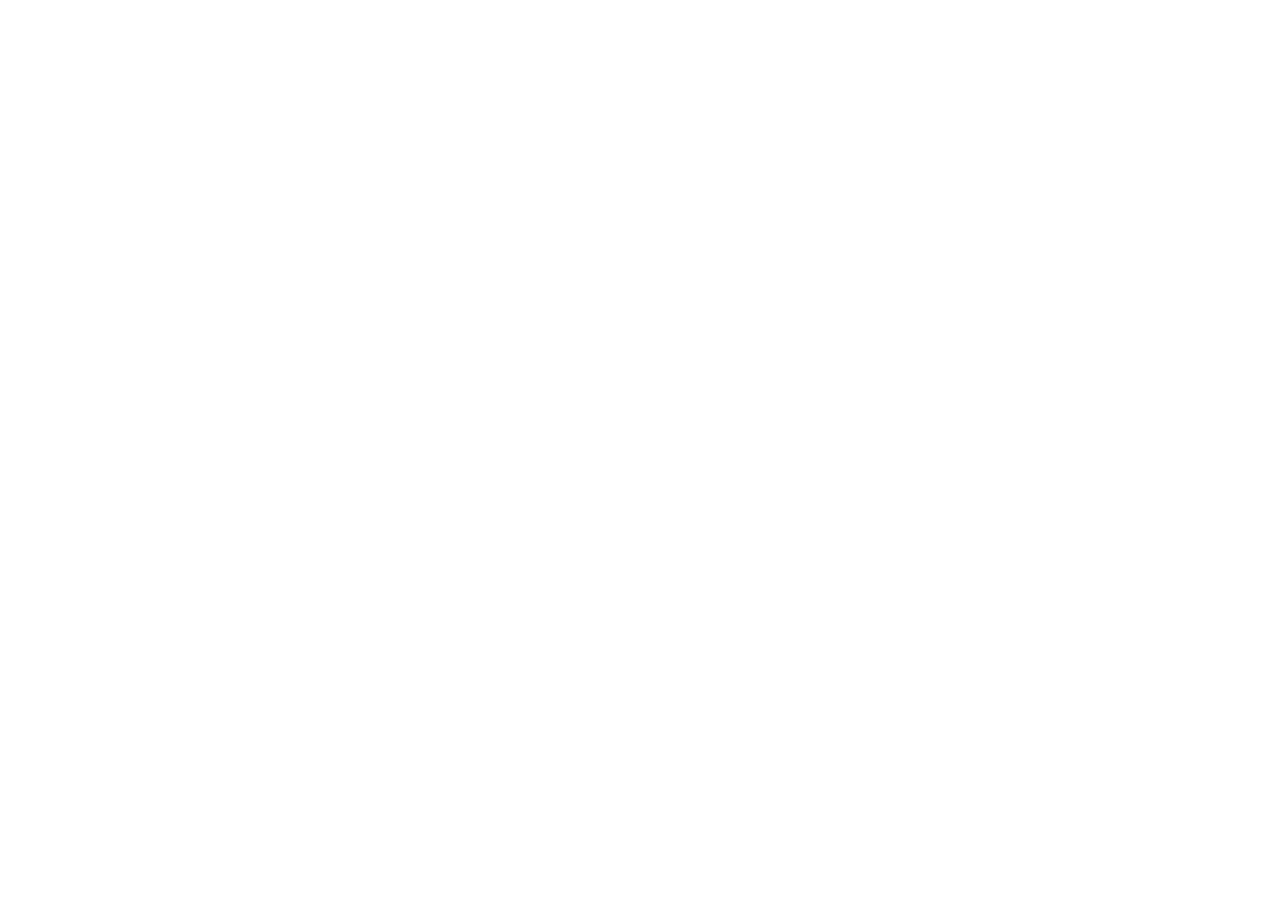
==== index.html @ f99b1535 "make the files" ====
<!DOCTYPE html>
<html lang="en">
<head>
    <meta charset="UTF-8">
    <meta name="viewport" content="width=device-width, initial-scale=1.0">
    <title>Dashboard</title>
    <link rel="stylesheet" href="styles/style.css">
</head>
<body>
    
</body>
</html>
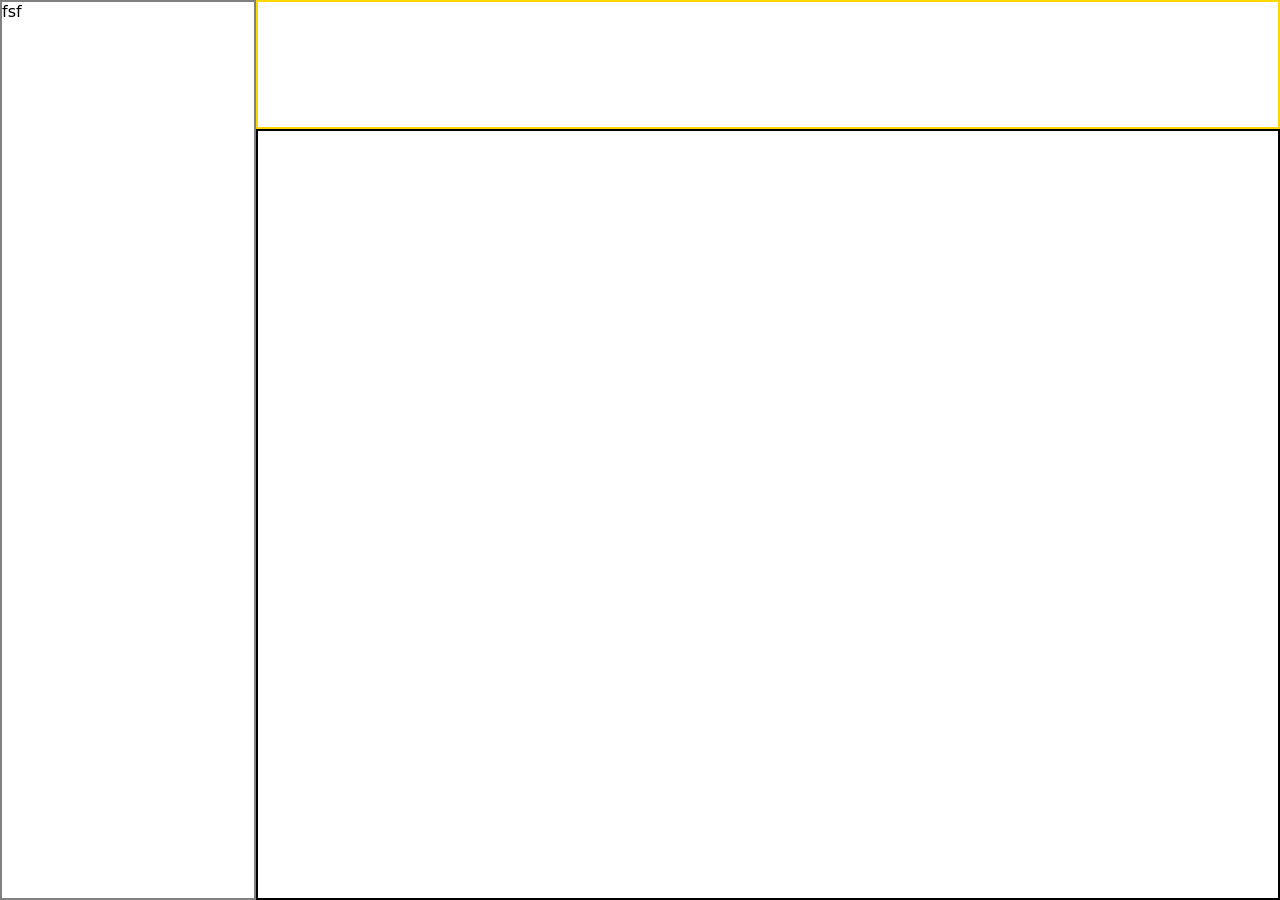
==== commit e59f852a: "make the main structure" ====
--- a/index.html
+++ b/index.html
@@ -7,6 +7,10 @@
     <link rel="stylesheet" href="styles/style.css">
 </head>
 <body>
-    
+    <div class="container">
+        <div class="sidebar">fsf</div>
+        <div class="head"></div>
+        <div class="content"></div>
+    </div>
 </body>
 </html>
--- a/styles/style.css
+++ b/styles/style.css
@@ -0,0 +1,39 @@
+@font-face {
+    font-family: 'Rubik';
+    src: url('fonts/Rubik-Black.woff2') format('woff2'),
+        url('fonts/Rubik-Black.woff') format('woff');
+    font-weight: 900;
+    font-style: normal;
+    font-display: swap;
+}
+
+* {
+    margin: 0px;
+    padding: 0px;
+    font-family: "Rubik", system-ui, -apple-system, BlinkMacSystemFont, 'Segoe UI', Roboto, Helvetica, Arial, sans-serif;
+}
+
+body {
+    height: 100vh;
+    display: grid;
+}
+
+.container {
+    max-height: 100vh;
+    display: grid;
+    grid-template-columns: 1fr 4fr;
+    grid-template-rows: 1fr 6fr;
+}
+
+.sidebar {
+    border: 2px solid grey;
+    grid-area: 1 / 1 / 3 / 2;
+}
+
+.head {
+    border: 2px solid gold;
+}
+
+.content {
+    border: 2px solid ;
+}
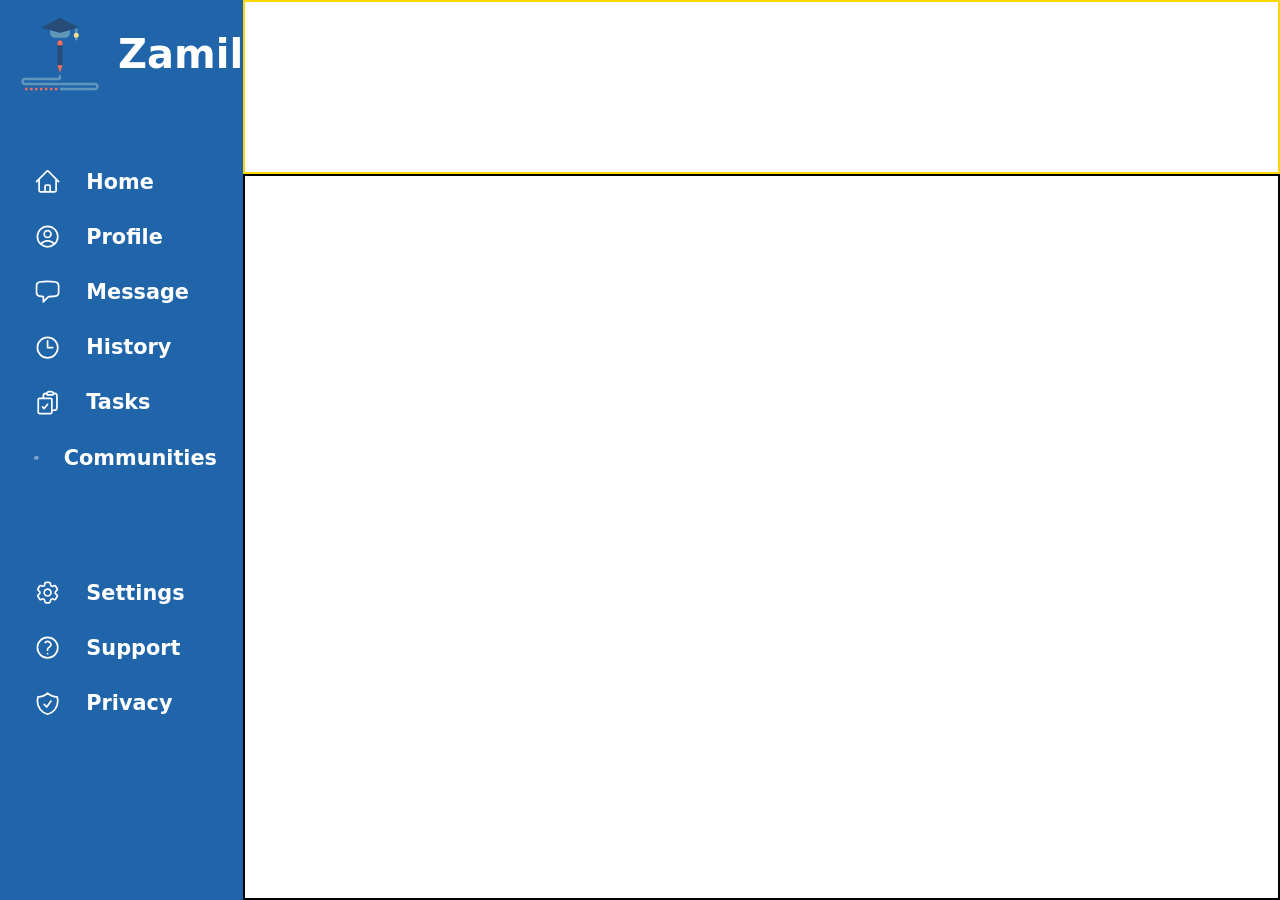
==== commit 5b5ad979: "make the sidebar section and style it" ====
--- a/index.html
+++ b/index.html
@@ -8,7 +8,69 @@
 </head>
 <body>
     <div class="container">
-        <div class="sidebar">fsf</div>
+        <div class="sidebar">
+            <a class="brand">
+                <img src="photos/education-school-teaching-svgrepo-com.svg" alt="Zamil-logo" class="brand-logo">
+                <span class="brand-name">Zamil</span>
+            </a>
+            <a class="nav-item">
+                <svg xmlns="http://www.w3.org/2000/svg" fill="none" viewBox="0 0 24 24" stroke-width="1.5" stroke="currentColor" class="size-6 nav-icon">
+                    <path stroke-linecap="round" stroke-linejoin="round" d="m2.25 12 8.954-8.955c.44-.439 1.152-.439 1.591 0L21.75 12M4.5 9.75v10.125c0 .621.504 1.125 1.125 1.125H9.75v-4.875c0-.621.504-1.125 1.125-1.125h2.25c.621 0 1.125.504 1.125 1.125V21h4.125c.621 0 1.125-.504 1.125-1.125V9.75M8.25 21h8.25" />
+                </svg>
+                <span class="nav-text">Home</span>
+            </a>
+            <a class="nav-item">
+                <svg xmlns="http://www.w3.org/2000/svg" fill="none" viewBox="0 0 24 24" stroke-width="1.5" stroke="currentColor" class="size-6 nav-icon">
+                    <path stroke-linecap="round" stroke-linejoin="round" d="M17.982 18.725A7.488 7.488 0 0 0 12 15.75a7.488 7.488 0 0 0-5.982 2.975m11.963 0a9 9 0 1 0-11.963 0m11.963 0A8.966 8.966 0 0 1 12 21a8.966 8.966 0 0 1-5.982-2.275M15 9.75a3 3 0 1 1-6 0 3 3 0 0 1 6 0Z" />
+                </svg>
+                <span class="nav-text">Profile</span>
+            </a>
+            <a class="nav-item">
+                <svg xmlns="http://www.w3.org/2000/svg" fill="none" viewBox="0 0 24 24" stroke-width="1.5" stroke="currentColor" class="size-6 nav-icon">
+                    <path stroke-linecap="round" stroke-linejoin="round" d="M2.25 12.76c0 1.6 1.123 2.994 2.707 3.227 1.087.16 2.185.283 3.293.369V21l4.076-4.076a1.526 1.526 0 0 1 1.037-.443 48.282 48.282 0 0 0 5.68-.494c1.584-.233 2.707-1.626 2.707-3.228V6.741c0-1.602-1.123-2.995-2.707-3.228A48.394 48.394 0 0 0 12 3c-2.392 0-4.744.175-7.043.513C3.373 3.746 2.25 5.14 2.25 6.741v6.018Z" />
+                </svg>
+                <span class="nav-text">Message</span>
+            </a>
+            <a class="nav-item">
+                <svg xmlns="http://www.w3.org/2000/svg" fill="none" viewBox="0 0 24 24" stroke-width="1.5" stroke="currentColor" class="size-6 nav-icon">
+                    <path stroke-linecap="round" stroke-linejoin="round" d="M12 6v6h4.5m4.5 0a9 9 0 1 1-18 0 9 9 0 0 1 18 0Z" />
+                </svg>
+                <span class="nav-text">History</span>
+            </a>
+            <a class="nav-item">
+                <svg xmlns="http://www.w3.org/2000/svg" fill="none" viewBox="0 0 24 24" stroke-width="1.5" stroke="currentColor" class="size-6 nav-icon">
+                    <path stroke-linecap="round" stroke-linejoin="round" d="M11.35 3.836c-.065.21-.1.433-.1.664 0 .414.336.75.75.75h4.5a.75.75 0 0 0 .75-.75 2.25 2.25 0 0 0-.1-.664m-5.8 0A2.251 2.251 0 0 1 13.5 2.25H15c1.012 0 1.867.668 2.15 1.586m-5.8 0c-.376.023-.75.05-1.124.08C9.095 4.01 8.25 4.973 8.25 6.108V8.25m8.9-4.414c.376.023.75.05 1.124.08 1.131.094 1.976 1.057 1.976 2.192V16.5A2.25 2.25 0 0 1 18 18.75h-2.25m-7.5-10.5H4.875c-.621 0-1.125.504-1.125 1.125v11.25c0 .621.504 1.125 1.125 1.125h9.75c.621 0 1.125-.504 1.125-1.125V18.75m-7.5-10.5h6.375c.621 0 1.125.504 1.125 1.125v9.375m-8.25-3 1.5 1.5 3-3.75" />
+                </svg>
+                <span class="nav-text">Tasks</span>
+            </a>
+            <a class="nav-item">
+                <svg xmlns="http://www.w3.org/2000/svg" fill="none" viewBox="0 0 24 24" stroke-width="1.5" stroke="currentColor" class="size-6 nav-icon">
+                    <path stroke-linecap="round" stroke-linejoin="round" d="M18 18.72a9.094 9.094 0 0 0 3.741-.479 3 3 0 0 0-4.682-2.72m.94 3.198.001.031c0 .225-.012.447-.037.666A11.944 11.944 0 0 1 12 21c-2.17 0-4.207-.576-5.963-1.584A6.062 6.062 0 0 1 6 18.719m12 0a5.971 5.971 0 0 0-.941-3.197m0 0A5.995 5.995 0 0 0 12 12.75a5.995 5.995 0 0 0-5.058 2.772m0 0a3 3 0 0 0-4.681 2.72 8.986 8.986 0 0 0 3.74.477m.94-3.197a5.971 5.971 0 0 0-.94 3.197M15 6.75a3 3 0 1 1-6 0 3 3 0 0 1 6 0Zm6 3a2.25 2.25 0 1 1-4.5 0 2.25 2.25 0 0 1 4.5 0Zm-13.5 0a2.25 2.25 0 1 1-4.5 0 2.25 2.25 0 0 1 4.5 0Z" />
+                </svg>
+                <span class="nav-text">Communities</span>
+            </a>
+            <div class="sidebar-items-group-two">
+                <a class="nav-item">
+                    <svg xmlns="http://www.w3.org/2000/svg" fill="none" viewBox="0 0 24 24" stroke-width="1.5" stroke="currentColor" class="size-6 nav-icon">
+                        <path stroke-linecap="round" stroke-linejoin="round" d="M9.594 3.94c.09-.542.56-.94 1.11-.94h2.593c.55 0 1.02.398 1.11.94l.213 1.281c.063.374.313.686.645.87.074.04.147.083.22.127.325.196.72.257 1.075.124l1.217-.456a1.125 1.125 0 0 1 1.37.49l1.296 2.247a1.125 1.125 0 0 1-.26 1.431l-1.003.827c-.293.241-.438.613-.43.992a7.723 7.723 0 0 1 0 .255c-.008.378.137.75.43.991l1.004.827c.424.35.534.955.26 1.43l-1.298 2.247a1.125 1.125 0 0 1-1.369.491l-1.217-.456c-.355-.133-.75-.072-1.076.124a6.47 6.47 0 0 1-.22.128c-.331.183-.581.495-.644.869l-.213 1.281c-.09.543-.56.94-1.11.94h-2.594c-.55 0-1.019-.398-1.11-.94l-.213-1.281c-.062-.374-.312-.686-.644-.87a6.52 6.52 0 0 1-.22-.127c-.325-.196-.72-.257-1.076-.124l-1.217.456a1.125 1.125 0 0 1-1.369-.49l-1.297-2.247a1.125 1.125 0 0 1 .26-1.431l1.004-.827c.292-.24.437-.613.43-.991a6.932 6.932 0 0 1 0-.255c.007-.38-.138-.751-.43-.992l-1.004-.827a1.125 1.125 0 0 1-.26-1.43l1.297-2.247a1.125 1.125 0 0 1 1.37-.491l1.216.456c.356.133.751.072 1.076-.124.072-.044.146-.086.22-.128.332-.183.582-.495.644-.869l.214-1.28Z" />
+                        <path stroke-linecap="round" stroke-linejoin="round" d="M15 12a3 3 0 1 1-6 0 3 3 0 0 1 6 0Z" />
+                    </svg>
+                    <span class="nav-text">Settings</span>
+                </a>
+                <a class="nav-item">
+                    <svg xmlns="http://www.w3.org/2000/svg" fill="none" viewBox="0 0 24 24" stroke-width="1.5" stroke="currentColor" class="size-6 nav-icon">
+                        <path stroke-linecap="round" stroke-linejoin="round" d="M9.879 7.519c1.171-1.025 3.071-1.025 4.242 0 1.172 1.025 1.172 2.687 0 3.712-.203.179-.43.326-.67.442-.745.361-1.45.999-1.45 1.827v.75M21 12a9 9 0 1 1-18 0 9 9 0 0 1 18 0Zm-9 5.25h.008v.008H12v-.008Z" />
+                    </svg>
+                    <span class="nav-text">Support</span>
+                </a>
+                <a class="nav-item">
+                    <svg xmlns="http://www.w3.org/2000/svg" fill="none" viewBox="0 0 24 24" stroke-width="1.5" stroke="currentColor" class="size-6 nav-icon">
+                        <path stroke-linecap="round" stroke-linejoin="round" d="M9 12.75 11.25 15 15 9.75m-3-7.036A11.959 11.959 0 0 1 3.598 6 11.99 11.99 0 0 0 3 9.749c0 5.592 3.824 10.29 9 11.623 5.176-1.332 9-6.03 9-11.622 0-1.31-.21-2.571-.598-3.751h-.152c-3.196 0-6.1-1.248-8.25-3.285Z" />
+                    </svg>
+                    <span class="nav-text">Privacy</span>
+                </a>
+            </div>
+    </div>
         <div class="head"></div>
         <div class="content"></div>
     </div>
--- a/styles/style.css
+++ b/styles/style.css
@@ -10,6 +10,7 @@
 * {
     margin: 0px;
     padding: 0px;
+    box-sizing: border-box;
     font-family: "Rubik", system-ui, -apple-system, BlinkMacSystemFont, 'Segoe UI', Roboto, Helvetica, Arial, sans-serif;
 }
 
@@ -21,13 +22,13 @@
 .container {
     max-height: 100vh;
     display: grid;
-    grid-template-columns: 1fr 4fr;
-    grid-template-rows: 1fr 6fr;
+    grid-template-columns: 1fr 5fr;
+    grid-template-rows: 1.2fr 5fr;
 }
 
 .sidebar {
-    border: 2px solid grey;
     grid-area: 1 / 1 / 3 / 2;
+    background-color: #2065aa;
 }
 
 .head {
@@ -36,4 +37,57 @@
 
 .content {
     border: 2px solid ;
+}
+
+.brand {
+    display: flex;
+    align-items: center;
+    justify-content: start;
+    gap: 18px;
+    margin-top: 14px;
+    margin-bottom: 60px;
+    margin-left: 20px;
+}
+
+.brand-logo {
+    height: 5rem;
+    width: 5rem;
+}
+
+.brand-name {
+    font-weight: 900;
+    font-size: 2.5rem;
+    color: white;
+}
+
+.nav-item {
+    display: flex;
+    align-items: center;
+    cursor: pointer;
+    gap: 25px;
+    color: white;
+    margin-left: auto;
+    margin-right: auto;
+    width: 90%;
+    padding: 14px;
+    border-radius: 10px;
+}
+
+.nav-icon {
+    height: 1.7rem;
+    width: 1.7rem;
+    margin-left: 8px;
+}
+
+.nav-text {
+    font-weight: 700;
+    font-size: 1.3rem;
+}
+
+.sidebar-items-group-two {
+    margin-top: 80px;
+}
+
+.nav-item:hover {
+    background-color: rgb(255 255 255 / 0.1);
 }
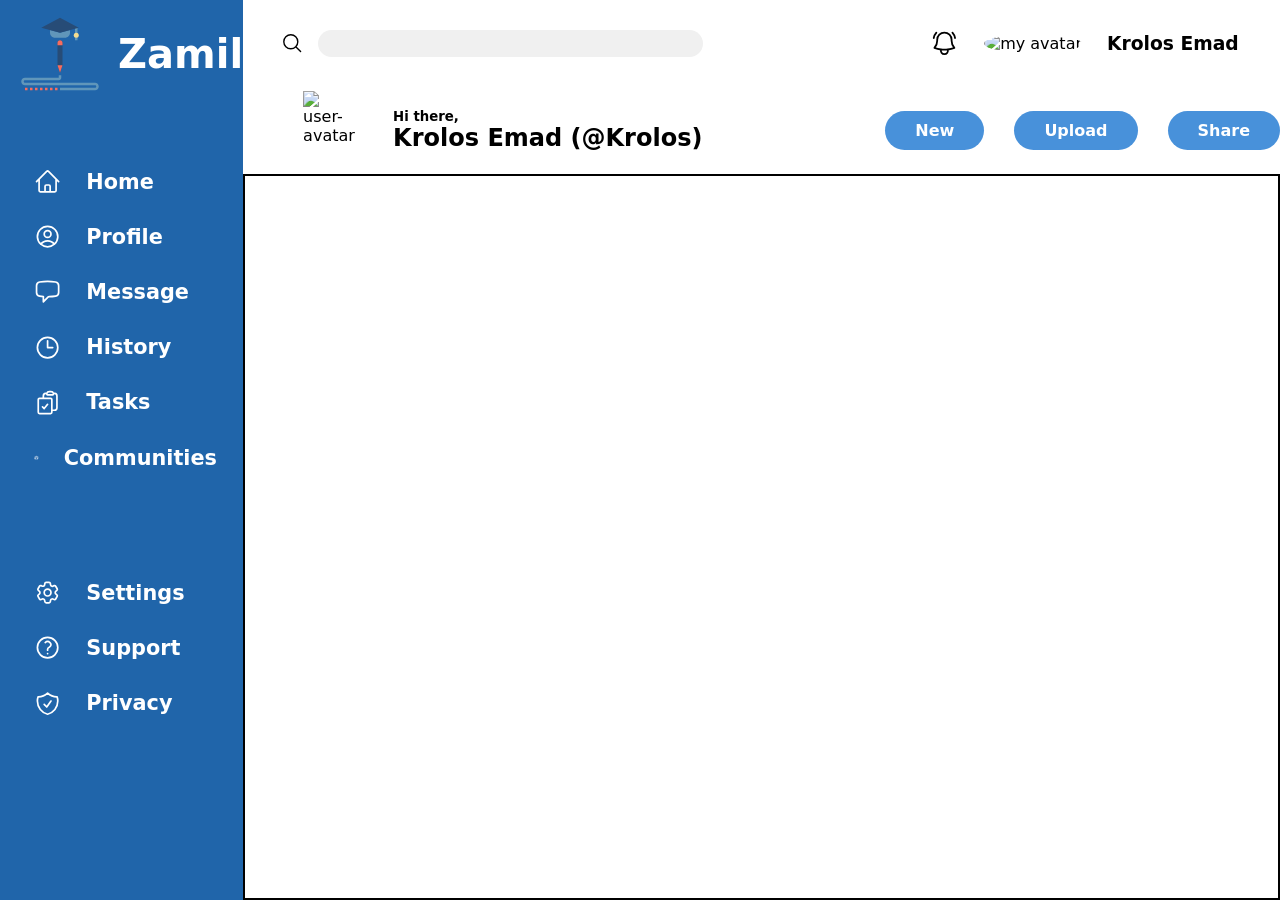
==== commit 24615be8: "make the head section" ====
--- a/index.html
+++ b/index.html
@@ -71,7 +71,41 @@
                 </a>
             </div>
     </div>
-        <div class="head"></div>
+        <div class="head">
+            <div class="search">
+                <a class="search-button">
+                    <svg xmlns="http://www.w3.org/2000/svg" fill="none" viewBox="0 0 24 24" stroke-width="1.5" stroke="currentColor" class="size-6 search-icon">
+                        <path stroke-linecap="round" stroke-linejoin="round" d="m21 21-5.197-5.197m0 0A7.5 7.5 0 1 0 5.196 5.196a7.5 7.5 0 0 0 10.607 10.607Z" />
+                    </svg>
+                </a>
+                <input type="search" name="search" class="search-bar">
+            </div>
+            <div class="right-section">
+                <a class="notifcation-bell">
+                    <svg xmlns="http://www.w3.org/2000/svg" fill="none" viewBox="0 0 24 24" stroke-width="1.5" stroke="currentColor" class="size-6">
+                        <path stroke-linecap="round" stroke-linejoin="round" d="M14.857 17.082a23.848 23.848 0 0 0 5.454-1.31A8.967 8.967 0 0 1 18 9.75V9A6 6 0 0 0 6 9v.75a8.967 8.967 0 0 1-2.312 6.022c1.733.64 3.56 1.085 5.455 1.31m5.714 0a24.255 24.255 0 0 1-5.714 0m5.714 0a3 3 0 1 1-5.714 0M3.124 7.5A8.969 8.969 0 0 1 5.292 3m13.416 0a8.969 8.969 0 0 1 2.168 4.5" />
+                    </svg>
+                </a>
+                <div class="my-pic">
+                    <img class="avatar" src="https://encrypted-tbn0.gstatic.com/images?q=tbn:ANd9GcRohEqBKQcSQ4JPTNQajq4EjfDSuIz7cob3MQkd1TduADkjKHp3HFSPDMTn&s=10" alt="my avatar">
+                </div>
+                <h3>Krolos Emad</h3>
+            </div>
+            <div class="user-greeting">
+                <div class="user-avatar">
+                    <img class="user-avatar" src="https://encrypted-tbn0.gstatic.com/images?q=tbn:ANd9GcRohEqBKQcSQ4JPTNQajq4EjfDSuIz7cob3MQkd1TduADkjKHp3HFSPDMTn&s=10" alt="user-avatar">
+                </div>
+                <div class="user-name">
+                    <h5>Hi there,</h5>
+                    <h2>Krolos Emad (@Krolos)</h2>
+                </div>
+            </div>
+            <div class="take-action">
+                <button>New</button>
+                <button>Upload</button>
+                <button>Share</button>
+            </div>
+        </div>
         <div class="content"></div>
     </div>
 </body>
--- a/styles/style.css
+++ b/styles/style.css
@@ -32,7 +32,10 @@
 }
 
 .head {
-    border: 2px solid gold;
+    display: grid;
+    grid-template-columns: 3fr 1.5fr;
+    grid-template-rows: 1fr 1fr;
+    align-items: center;
 }
 
 .content {
@@ -90,4 +93,95 @@
 
 .nav-item:hover {
     background-color: rgb(255 255 255 / 0.1);
+}
+
+.search {
+    grid-area: 1 / 1 / 2 / 2;
+    display: flex;
+    align-items: center;
+    gap: 14px;
+}
+
+.search-icon {
+    height: 1.4rem;
+    width: 1.4rem;
+    margin-left: 38px;
+}
+
+.search-button {
+    height: 1.4rem;
+    width: 1.4rem;
+}
+
+.search-bar {
+    padding: 6px;
+    border-radius: 15px;
+    background-color: #f0f0f0;
+    border: none;
+    width: 60%;
+    margin-left: 38px;
+}
+
+.right-section {
+    display: flex;
+    align-items: center;
+    gap: 25px;
+    grid-area: 1 / 2 / 2 / 3;
+}
+
+.notifcation-bell {
+    margin-left: 45px;
+    height: 1.8rem;
+    width: 1.8rem;
+}
+
+.avatar {
+    border-radius: 50%;
+    height: 4rem;
+    width: 4rem;
+}
+
+.search-icon:hover {
+    background-color: rgba(73, 85, 84, 0.1);
+    border-radius: 50%;
+}
+
+.notifcation-bell:hover {
+    background-color: rgba(73, 85, 84, 0.1);
+    border-radius: 50%;
+}
+
+.user-greeting {
+    grid-area: 2 / 1 / 3 /2;
+    display: flex;
+    align-items: center;
+    gap: 40px;
+}
+
+.user-avatar {
+    height: 5rem;
+    width: 5rem;
+    margin-left: 30px;
+}
+
+.take-action {
+    grid-area: 2 / 2 / 3 / 3;
+    display: flex;
+    gap: 30px;
+}
+
+button {
+    padding: 10px;
+    padding-left: 30px;
+    padding-right: 30px;
+    border: none;
+    border-radius: 20px;
+    background-color: rgb(72, 145, 218);
+    color: white;
+    font-weight: bolder;
+    font-size: 1rem;
+}
+
+button:hover {
+    background-color: rgb(59, 131, 204);
 }
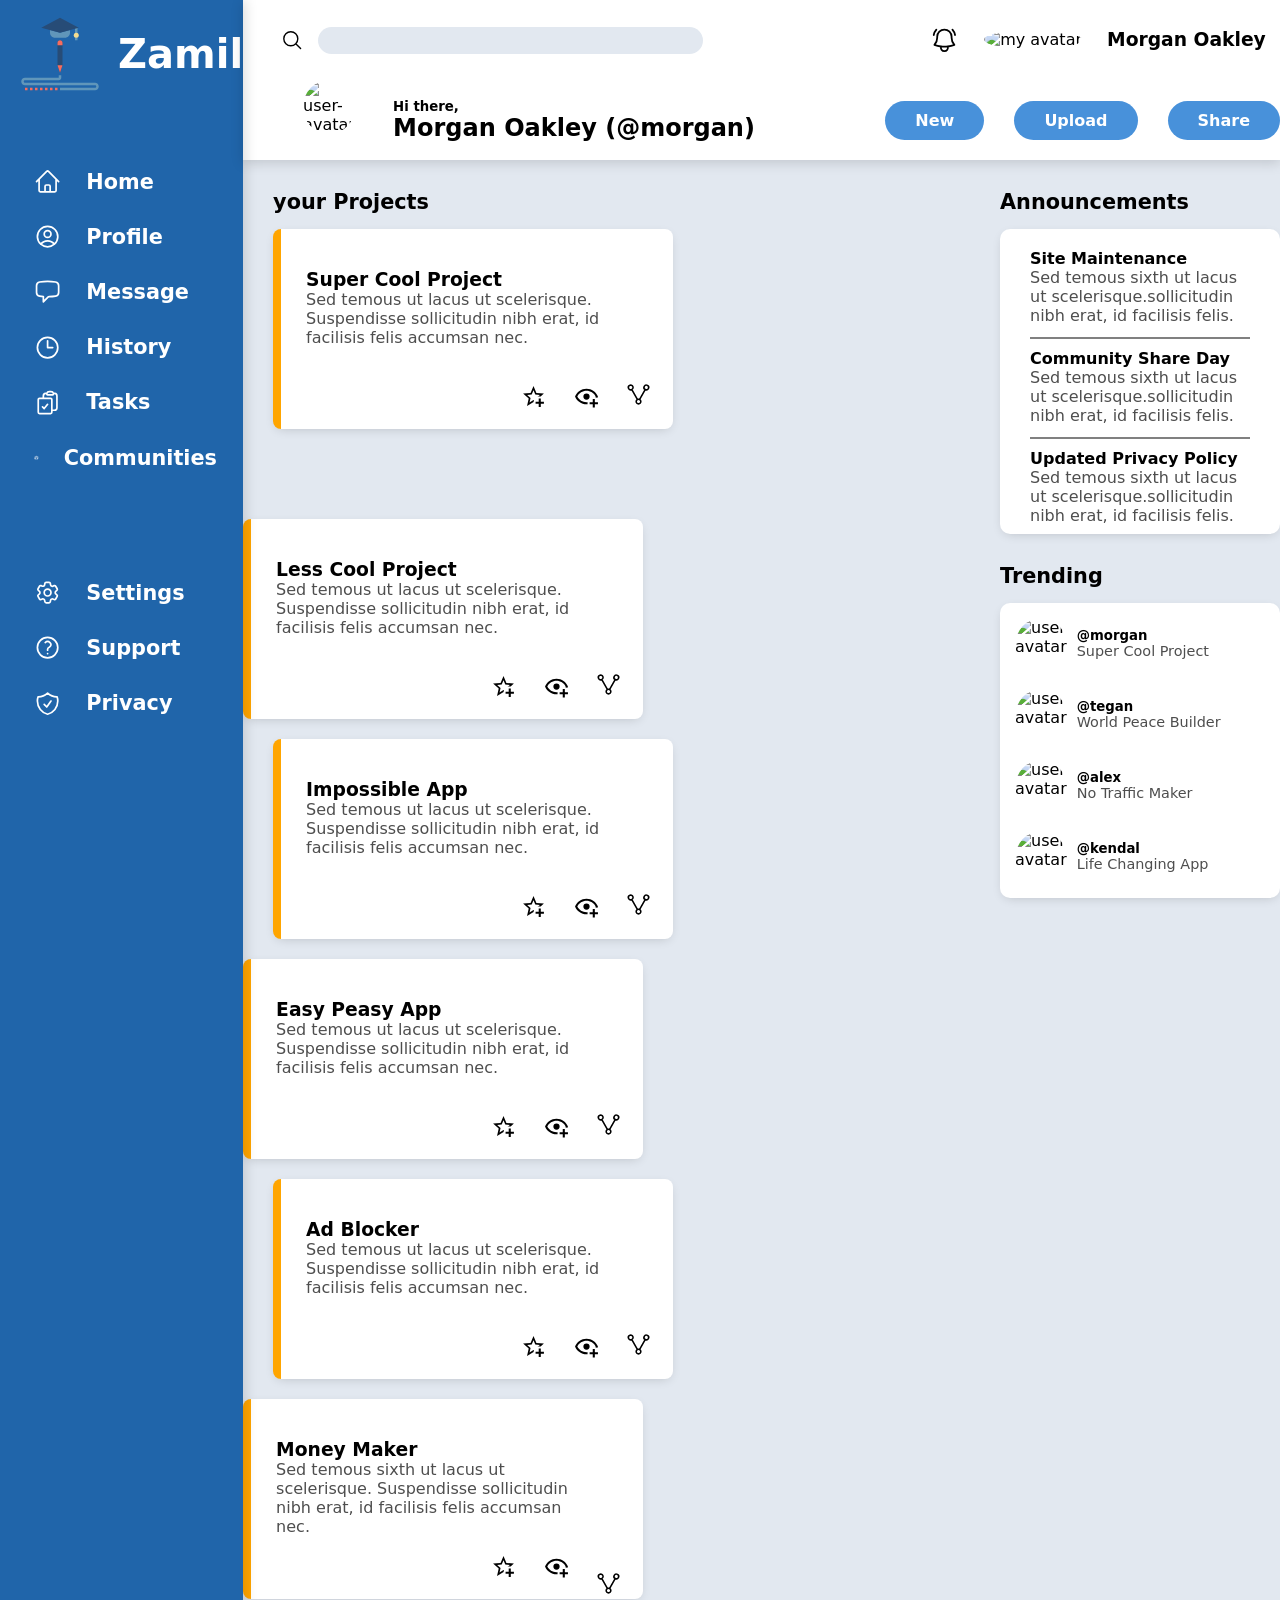
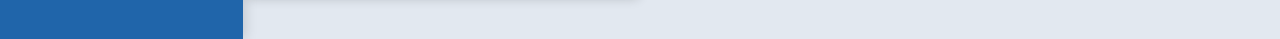
==== commit 67349360: "make the content section and style it make the content section and style it and add some more styles" ====
--- a/index.html
+++ b/index.html
@@ -87,17 +87,17 @@
                     </svg>
                 </a>
                 <div class="my-pic">
-                    <img class="avatar" src="https://encrypted-tbn0.gstatic.com/images?q=tbn:ANd9GcRohEqBKQcSQ4JPTNQajq4EjfDSuIz7cob3MQkd1TduADkjKHp3HFSPDMTn&s=10" alt="my avatar">
-                </div>
-                <h3>Krolos Emad</h3>
+                    <img class="avatar" src="https://i.pinimg.com/736x/75/b5/9a/75b59a6410cd186912a1e091bb4f522f.jpg" alt="my avatar">
+                </div>
+                <h3>Morgan Oakley</h3>
             </div>
             <div class="user-greeting">
                 <div class="user-avatar">
-                    <img class="user-avatar" src="https://encrypted-tbn0.gstatic.com/images?q=tbn:ANd9GcRohEqBKQcSQ4JPTNQajq4EjfDSuIz7cob3MQkd1TduADkjKHp3HFSPDMTn&s=10" alt="user-avatar">
+                    <img class="user-avatar" src="https://i.pinimg.com/736x/75/b5/9a/75b59a6410cd186912a1e091bb4f522f.jpg" alt="user-avatar">
                 </div>
                 <div class="user-name">
                     <h5>Hi there,</h5>
-                    <h2>Krolos Emad (@Krolos)</h2>
+                    <h2>Morgan Oakley (@morgan)</h2>
                 </div>
             </div>
             <div class="take-action">
@@ -106,7 +106,154 @@
                 <button>Share</button>
             </div>
         </div>
-        <div class="content"></div>
+        <div class="content">
+            <div class="projects">
+                <div class="first-card">
+                    <h3 class="main-section-header">your Projects</h3>
+                    <div class="card first">
+                        <div class="cards-content">
+                            <h3>Super Cool Project</h3>
+                            <p>Sed temous ut lacus ut scelerisque. Suspendisse sollicitudin nibh erat, id facilisis felis accumsan nec.</p>
+                            <a class="share">
+                                <svg xmlns="http://www.w3.org/2000/svg" fill="none" viewBox="0 0 24 24" stroke-width="1.5" stroke="currentColor" class="size-6 share">
+                                    <path stroke-linecap="round" stroke-linejoin="round" d="M7.217 10.907a2.25 2.25 0 1 0 0 2.186m0-2.186c.18.324.283.696.283 1.093s-.103.77-.283 1.093m0-2.186 9.566-5.314m-9.566 7.5 9.566 5.314m0 0a2.25 2.25 0 1 0 3.935 2.186 2.25 2.25 0 0 0-3.935-2.186Zm0-12.814a2.25 2.25 0 1 0 3.933-2.185 2.25 2.25 0 0 0-3.933 2.185Z" />
+                                </svg>
+                            </a>
+                        </div>
+                        <a class="icons">
+                            <img src="photos/star-plus-outline.svg" class="star-svg">
+                            <img src="photos/eye-plus-outline.svg" class="eye-svg">
+                        </a>
+                    </div>
+                </div>
+                <div class="card second">
+                    <div class="cards-content">
+                        <h3>Less Cool Project</h3>
+                        <p>Sed temous ut lacus ut scelerisque. Suspendisse sollicitudin nibh erat, id facilisis felis accumsan nec.</p>
+                        <a class="share">
+                            <svg xmlns="http://www.w3.org/2000/svg" fill="none" viewBox="0 0 24 24" stroke-width="1.5" stroke="currentColor" class="size-6 share">
+                                <path stroke-linecap="round" stroke-linejoin="round" d="M7.217 10.907a2.25 2.25 0 1 0 0 2.186m0-2.186c.18.324.283.696.283 1.093s-.103.77-.283 1.093m0-2.186 9.566-5.314m-9.566 7.5 9.566 5.314m0 0a2.25 2.25 0 1 0 3.935 2.186 2.25 2.25 0 0 0-3.935-2.186Zm0-12.814a2.25 2.25 0 1 0 3.933-2.185 2.25 2.25 0 0 0-3.933 2.185Z" />
+                            </svg>
+                        </a>
+                    </div>
+                    <a class="icons">
+                        <img src="photos/star-plus-outline.svg" class="star-svg">
+                        <img src="photos/eye-plus-outline.svg" class="eye-svg">
+                    </a>
+                </div>
+                <div class="card third">
+                    <div class="cards-content">
+                        <h3>Impossible App</h3>
+                        <p>Sed temous ut lacus ut scelerisque. Suspendisse sollicitudin nibh erat, id facilisis felis accumsan nec.</p>
+                        <a class="share">
+                            <svg xmlns="http://www.w3.org/2000/svg" fill="none" viewBox="0 0 24 24" stroke-width="1.5" stroke="currentColor" class="size-6 share">
+                                <path stroke-linecap="round" stroke-linejoin="round" d="M7.217 10.907a2.25 2.25 0 1 0 0 2.186m0-2.186c.18.324.283.696.283 1.093s-.103.77-.283 1.093m0-2.186 9.566-5.314m-9.566 7.5 9.566 5.314m0 0a2.25 2.25 0 1 0 3.935 2.186 2.25 2.25 0 0 0-3.935-2.186Zm0-12.814a2.25 2.25 0 1 0 3.933-2.185 2.25 2.25 0 0 0-3.933 2.185Z" />
+                            </svg>
+                        </a>
+                    </div>
+                    <a class="icons">
+                        <img src="photos/star-plus-outline.svg" class="star-svg">
+                        <img src="photos/eye-plus-outline.svg" class="eye-svg">
+                    </a>
+                </div>
+                <div class="card fourth">
+                    <div class="cards-content">
+                        <h3>Easy Peasy App</h3>
+                        <p>Sed temous ut lacus ut scelerisque. Suspendisse sollicitudin nibh erat, id facilisis felis accumsan nec.</p>
+                        <a class="share">
+                            <svg xmlns="http://www.w3.org/2000/svg" fill="none" viewBox="0 0 24 24" stroke-width="1.5" stroke="currentColor" class="size-6 share">
+                                <path stroke-linecap="round" stroke-linejoin="round" d="M7.217 10.907a2.25 2.25 0 1 0 0 2.186m0-2.186c.18.324.283.696.283 1.093s-.103.77-.283 1.093m0-2.186 9.566-5.314m-9.566 7.5 9.566 5.314m0 0a2.25 2.25 0 1 0 3.935 2.186 2.25 2.25 0 0 0-3.935-2.186Zm0-12.814a2.25 2.25 0 1 0 3.933-2.185 2.25 2.25 0 0 0-3.933 2.185Z" />
+                            </svg>
+                        </a>
+                    </div>
+                    <a class="icons">
+                        <img src="photos/star-plus-outline.svg" class="star-svg">
+                        <img src="photos/eye-plus-outline.svg" class="eye-svg">
+                    </a>
+                </div>
+                <div class="card fifth">
+                    <div class="cards-content">
+                        <h3>Ad Blocker</h3>
+                        <p>Sed temous ut lacus ut scelerisque. Suspendisse sollicitudin nibh erat, id facilisis felis accumsan nec.</p>
+                        <a class="share">
+                            <svg xmlns="http://www.w3.org/2000/svg" fill="none" viewBox="0 0 24 24" stroke-width="1.5" stroke="currentColor" class="size-6 share">
+                                <path stroke-linecap="round" stroke-linejoin="round" d="M7.217 10.907a2.25 2.25 0 1 0 0 2.186m0-2.186c.18.324.283.696.283 1.093s-.103.77-.283 1.093m0-2.186 9.566-5.314m-9.566 7.5 9.566 5.314m0 0a2.25 2.25 0 1 0 3.935 2.186 2.25 2.25 0 0 0-3.935-2.186Zm0-12.814a2.25 2.25 0 1 0 3.933-2.185 2.25 2.25 0 0 0-3.933 2.185Z" />
+                            </svg>
+                        </a>
+                    </div>
+                    <a class="icons">
+                        <img src="photos/star-plus-outline.svg" class="star-svg">
+                        <img src="photos/eye-plus-outline.svg" class="eye-svg">
+                    </a>
+                </div>
+                <div class="card sixth">
+                    <div class="cards-content">
+                        <h3>Money Maker</h3>
+                        <p>Sed temous sixth ut lacus ut scelerisque. Suspendisse sollicitudin nibh erat, id facilisis felis accumsan nec.</p>
+                        <a class="share">
+                            <svg xmlns="http://www.w3.org/2000/svg" fill="none" viewBox="0 0 24 24" stroke-width="1.5" stroke="currentColor" class="size-6 share">
+                                <path stroke-linecap="round" stroke-linejoin="round" d="M7.217 10.907a2.25 2.25 0 1 0 0 2.186m0-2.186c.18.324.283.696.283 1.093s-.103.77-.283 1.093m0-2.186 9.566-5.314m-9.566 7.5 9.566 5.314m0 0a2.25 2.25 0 1 0 3.935 2.186 2.25 2.25 0 0 0-3.935-2.186Zm0-12.814a2.25 2.25 0 1 0 3.933-2.185 2.25 2.25 0 0 0-3.933 2.185Z" />
+                            </svg>
+                        </a>
+                    </div>
+                    <a class="icons">
+                        <img src="photos/star-plus-outline.svg" class="star-svg">
+                        <img src="photos/eye-plus-outline.svg" class="eye-svg">
+                    </a>
+                </div>
+                <div class="padding"></div>
+            </div>
+            <div class="news">
+                <h3 class="main-section-header">Announcements</h3>
+                <div class="announcements">
+                    <div class="first-new">
+                        <h4>Site Maintenance</h4>
+                        <p>Sed temous sixth ut lacus ut scelerisque.sollicitudin nibh erat, id facilisis felis.</p>
+                    </div>
+                    <div class="second-new">
+                        <h4>Community Share Day</h4>
+                        <p>Sed temous sixth ut lacus ut scelerisque.sollicitudin nibh erat, id facilisis felis.</p>
+                    </div>
+                    <div class="third-new">
+                        <h4>Updated Privacy Policy</h4>
+                        <p>Sed temous sixth ut lacus ut scelerisque.sollicitudin nibh erat, id facilisis felis.</p>
+                    </div> 
+                </div>
+                <div class="trending-section">
+                    <h3 class="main-section-header">Trending</h3>
+                    <div class="trending">
+                        <div class="trend">
+                            <img class="trending-avatar" src="https://i.pinimg.com/736x/75/b5/9a/75b59a6410cd186912a1e091bb4f522f.jpg" alt="user avatar">
+                            <div class="trend-content">
+                                <h5>@morgan</h5>
+                                <p>Super Cool Project</p>
+                            </div>
+                        </div>
+                        <div class="trend">
+                            <img class="trending-avatar tow" src="https://i.pinimg.com/736x/e4/32/12/e43212860a10e5e63c80c2ce5f76f8b3.jpg" alt="user avatar">
+                            <div class="trend-content">
+                                <h5>@tegan</h5>
+                                <p>World Peace Builder</p>
+                            </div>
+                        </div>
+                        <div class="trend">
+                            <img class="trending-avatar tow" src="https://i.pinimg.com/736x/f2/59/a3/f259a3073d6ca81a073ebda37b74ad71.jpg" alt="user avatar">
+                            <div class="trend-content">
+                                <h5>@alex</h5>
+                                <p>No Traffic Maker</p>
+                            </div>
+                        </div>
+                        <div class="trend">
+                            <img class="trending-avatar tow" src="https://i.pinimg.com/736x/4c/f2/70/4cf270f0f6d4a7b2a89d74b919575486.jpg" alt="user avatar">
+                            <div class="trend-content">
+                                <h5>@kendal</h5>
+                                <p>Life Changing App</p>
+                            </div>
+                        </div>
+                    </div>
+                </div>
+            </div>
+        </div>
     </div>
 </body>
 </html>
--- a/styles/style.css
+++ b/styles/style.css
@@ -22,13 +22,15 @@
 .container {
     max-height: 100vh;
     display: grid;
-    grid-template-columns: 1fr 5fr;
+    grid-template-columns: 1fr 4.5fr;
     grid-template-rows: 1.2fr 5fr;
 }
 
 .sidebar {
     grid-area: 1 / 1 / 3 / 2;
     background-color: #2065aa;
+    box-shadow: 2px 0px 12px rgba(0, 0, 0, 0.15);
+    position: relative;
 }
 
 .head {
@@ -36,10 +38,17 @@
     grid-template-columns: 3fr 1.5fr;
     grid-template-rows: 1fr 1fr;
     align-items: center;
+    grid-area: 1 / 2 / 2 / 3;
+    box-shadow: 0px 3px 12px rgba(0, 0, 0, 0.15);
+    position: relative;
 }
 
 .content {
-    border: 2px solid ;
+    display: grid;
+    background-color: #E2E8F0;
+    grid-area: 2 / 2 / 3 / 3;
+    grid-template-columns: 3fr 1fr;
+    grid-template-rows: 1fr 1fr;
 }
 
 .brand {
@@ -116,7 +125,7 @@
 .search-bar {
     padding: 6px;
     border-radius: 15px;
-    background-color: #f0f0f0;
+    background-color: #E2E8F0;
     border: none;
     width: 60%;
     margin-left: 38px;
@@ -162,6 +171,7 @@
     height: 5rem;
     width: 5rem;
     margin-left: 30px;
+    border-radius: 50%;
 }
 
 .take-action {
@@ -184,4 +194,153 @@
 
 button:hover {
     background-color: rgb(59, 131, 204);
+}
+
+.projects {
+    display: flex;
+    flex-wrap: wrap;
+    gap: 20px;
+    grid-area: 1 / 1 / 3 / 2;
+}
+
+.main-section-header {
+    margin-top: 30px;
+    margin-bottom: 15px;
+    font-weight: bolder;
+    font-size: 1.3rem;
+}
+
+.card {
+    background-color: white;
+    width: 400px;
+    height: 200px;
+    border-radius: 8px;
+    border-left: orange 8px solid;
+    box-shadow: 0px 3px 12px -4px rgba(0, 0, 0, 0.2);
+}
+
+.first-card {
+    margin-left: 30px;
+}
+
+.second {
+    margin-top: 70px;
+}
+
+.third {
+    margin-left: 30px;
+}
+
+.fifth {
+    margin-left: 30px;
+}
+
+.cards-content {
+    width: 300px;
+    height: 120px;
+    margin-left: 25px;
+    padding-top: 40px;
+}
+
+p {
+    color: rgb(78, 78, 78);
+}
+
+.padding {
+    background-color: none;
+    width: 400px;
+    height: 20px;
+}
+
+.news {
+    grid-area: 1 / 2 / 3 / 3;
+}
+
+.announcements {
+    width: 280px;
+    height: 305px;
+    background-color: white;
+    border-radius: 10px;
+    box-shadow: 0px 3px 12px -4px rgba(0, 0, 0, 0.2);
+}
+
+.first-new {
+    width: 220px;
+    height: 110px;
+    margin-left: 30px;
+    padding-top: 20px;
+    border-bottom: grey 2px solid;
+}
+
+.second-new {
+    width: 220px;
+    height: 100px;
+    margin-left: 30px;
+    padding-top: 10px;
+    border-bottom: grey 2px solid;
+}
+
+.third-new {
+    width: 220px;
+    height: 100px;
+    margin-left: 30px;
+    padding-top: 10px;
+}
+
+.trending {
+    width: 280px;
+    height: 295px;
+    background-color: white;
+    border-radius: 10px;
+    box-shadow: 0px 3px 12px -4px rgba(0, 0, 0, 0.2);
+}
+
+.trend {
+    padding-left: 15px;
+    padding-top: 15px;
+    display: flex;
+    align-items: center;
+}
+
+.share {
+    width: 25px;
+    height: 25px;
+    transform: rotate(-90deg);
+    margin-top: 35px;
+    margin-left: 160px;
+}
+
+.trend-content {
+    display: flex;
+    width: 100%;
+    height: 36px;
+    padding-left: 10px;
+    flex-direction: column;
+}
+
+.trend-content p {
+    font-size: 0.9rem;
+}
+
+.trending-avatar {
+    border-radius: 50%;
+    height: 3.5rem;
+    width: 3.5rem;
+}
+
+.eye-svg {
+    width: 25px;
+    height: 25px;
+}
+
+.star-svg {
+    width: 25px;
+    height: 25px;
+}
+
+.icons {
+    display: flex;
+    margin-top: 35px;
+    gap: 28px;
+    margin-left: 240px;
 }
